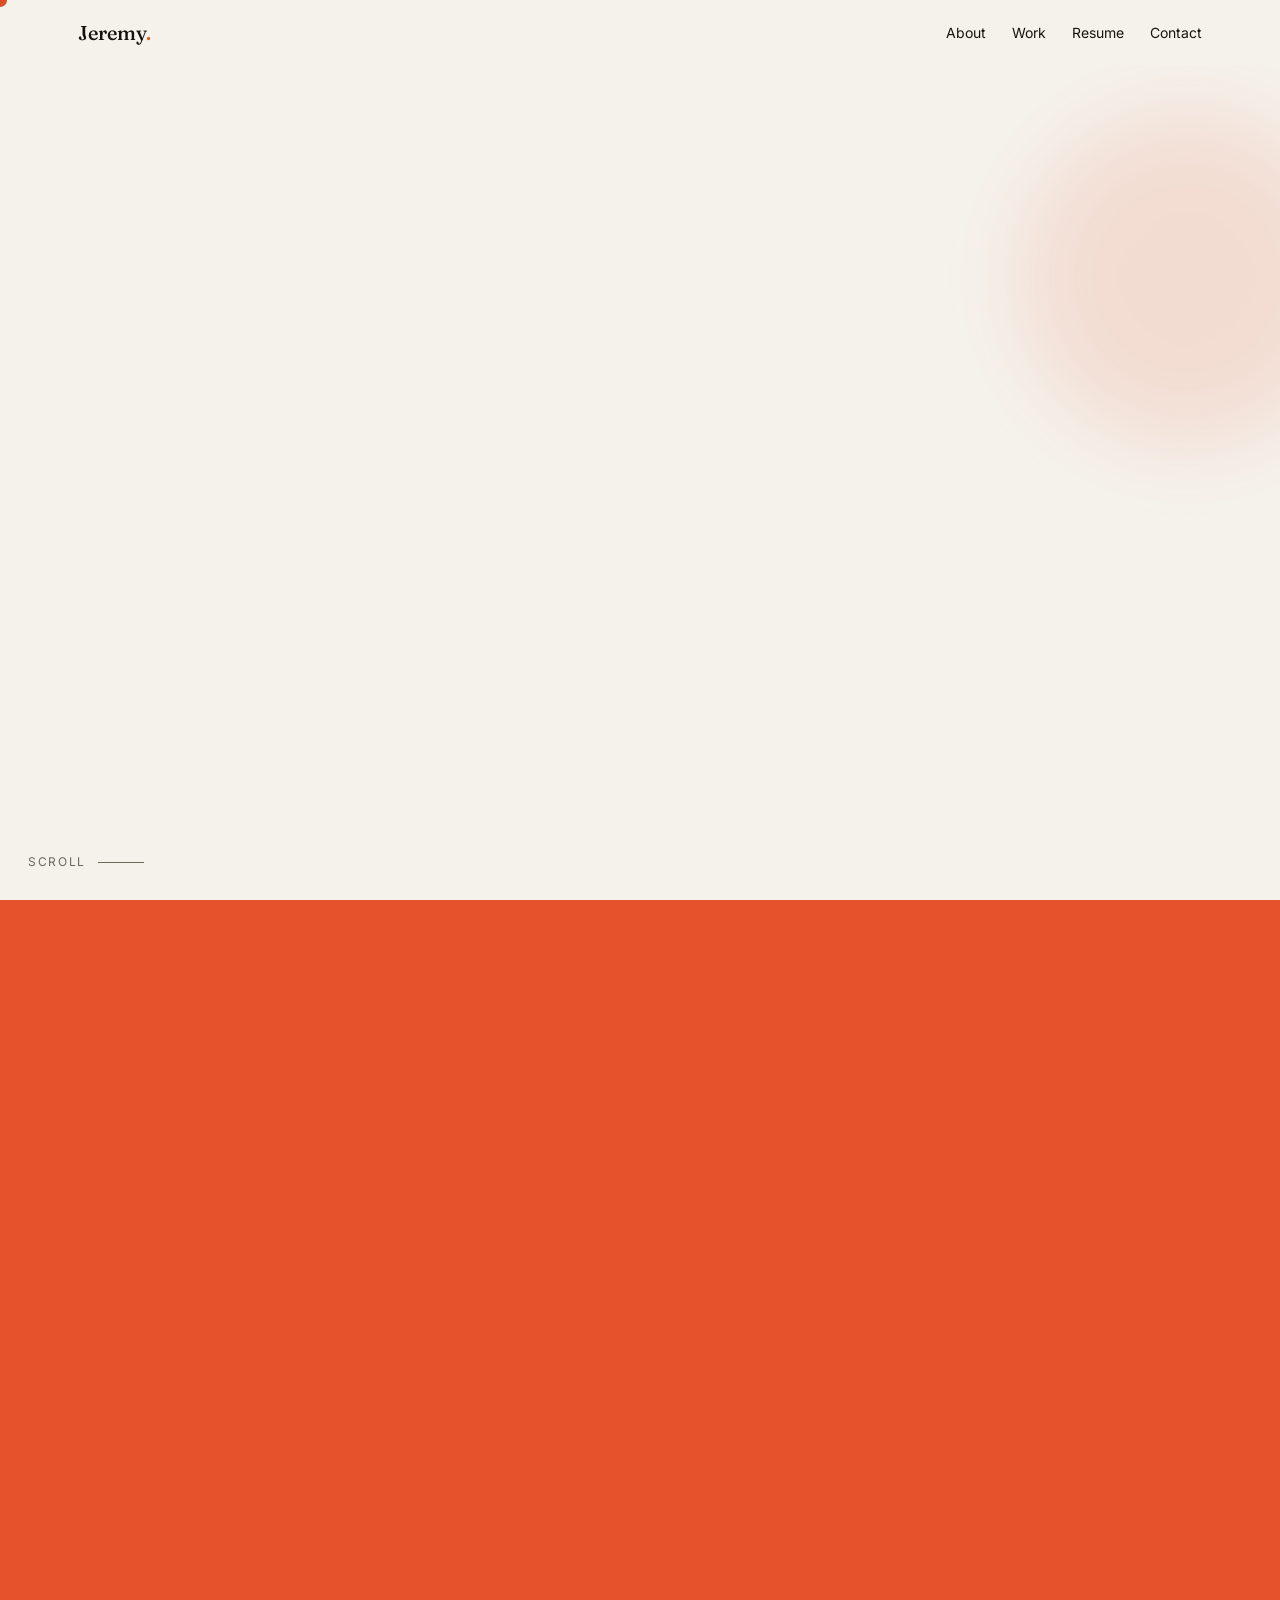
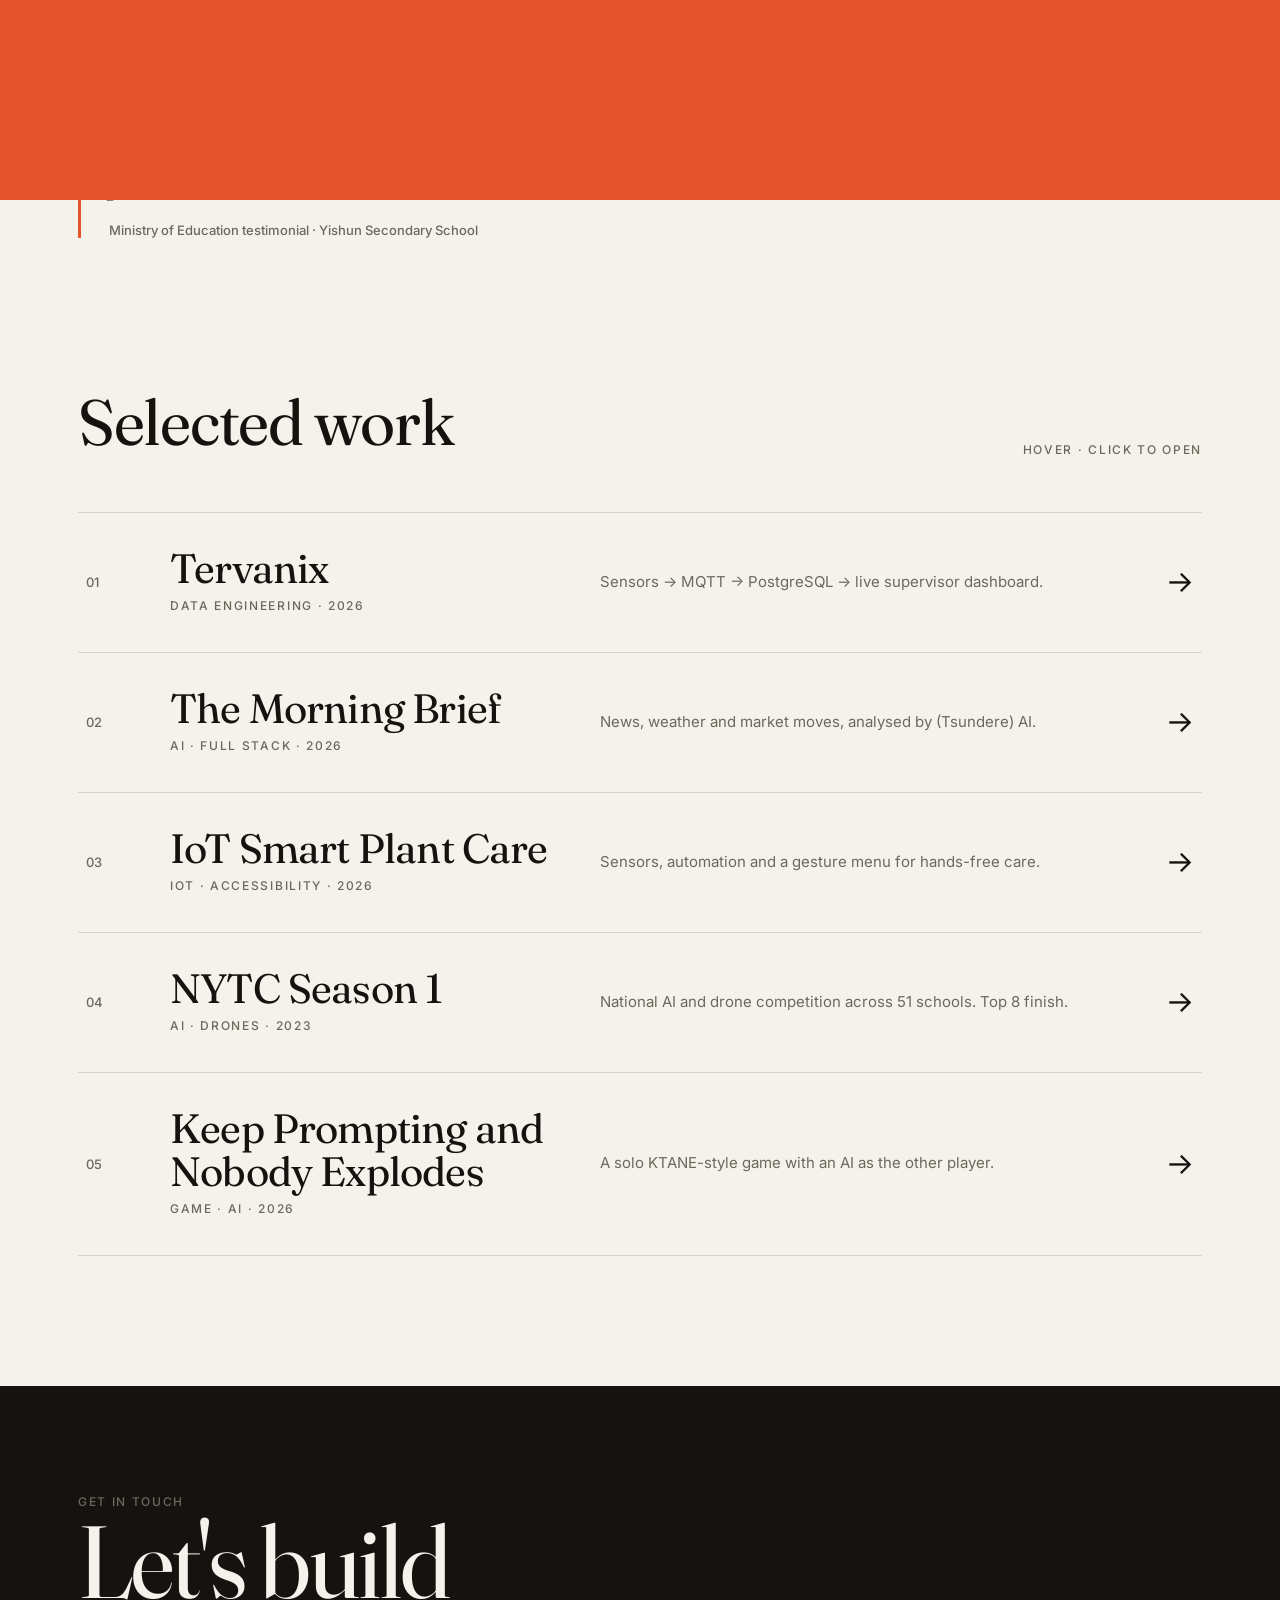
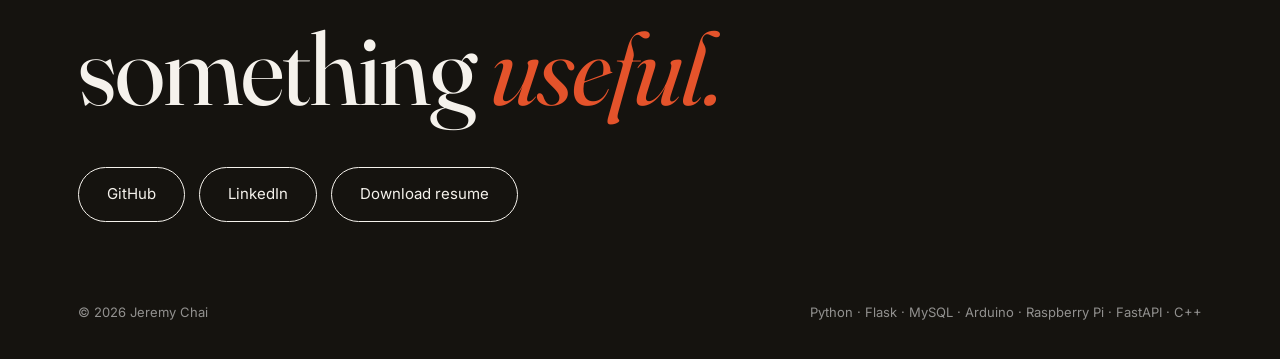
==== index.html @ 7f941098 "Added initial files" ====
<!DOCTYPE html>
<html lang="en">
<head>
<meta charset="utf-8">
<meta name="viewport" content="width=device-width,initial-scale=1">
<title>Jeremy Chai · AI & Data Engineering</title>
<meta name="description" content="Portfolio of Jeremy Chai, AI & Data Engineering student building practical IoT, AI and data-driven solutions.">
<link rel="preconnect" href="https://fonts.googleapis.com"><link rel="preconnect" href="https://fonts.gstatic.com" crossorigin>
<link href="https://fonts.googleapis.com/css2?family=Fraunces:ital,opsz,wght@0,9..144,300;0,9..144,400;1,9..144,300;1,9..144,400&family=Inter:wght@400;500&display=swap" rel="stylesheet">
<link rel="stylesheet" href="style.css">
</head>
<body>
<div class="loader"><div class="top"><span class="eyebrow" style="color:#ffffff99">Jeremy Chai</span><span class="eyebrow" style="color:#ffffff99">Portfolio · 2026</span></div>
<div><div class="big">00</div><div class="bar"><i></i></div></div></div>

<section class="hero">
  <div class="blob"></div>
  <div class="wrap">
    <div>
      <p class="eyebrow fade"><b>●</b> AI & Data Engineering student · Singapore</p>
      <h1 data-split>Building practical <em>IoT, AI</em> and data systems.</h1>
      <p class="lead fade">I combine hardware, software and data to solve real problems, with a soft spot for automation and accessible design.</p>
    </div>
    <div class="portrait fade"><img src="assets/profile.jpg" onerror="this.onerror=null;this.src='https://static.wixstatic.com/media/ed2347_9599bcc5b3e948519f14e6ebaff39400~mv2.jpg'" alt="Jeremy Chai"></div>
  </div>
  <span class="scroll">Scroll</span>
</section>

<div class="mq"><div><span>Python</span><span>✦</span><span>Flask</span><span>✦</span><span>FastAPI</span><span>✦</span><span>MySQL</span><span>✦</span><span>Arduino</span><span>✦</span><span>Raspberry Pi</span><span>✦</span><span>C++</span><span>✦</span><span>IoT</span><span>✦</span>
<span>Python</span><span>✦</span><span>Flask</span><span>✦</span><span>FastAPI</span><span>✦</span><span>MySQL</span><span>✦</span><span>Arduino</span><span>✦</span><span>Raspberry Pi</span><span>✦</span><span>C++</span><span>✦</span><span>IoT</span><span>✦</span></div></div>

<section id="about"><div class="wrap">
  <div class="about rv">
    <div><p class="eyebrow">About</p><h2 style="font-size:clamp(38px,5vw,68px);margin-top:16px">Hi, I'm Jeremy.</h2></div>
    <div>
      <p>I'm an AI & Data Engineering student passionate about IoT systems, automation, AI and accessible technology design.</p>
      <p>I enjoy building practical solutions that combine hardware, software and data: embedded systems, sensor automation, databases and web dashboards using Python, Flask / FastAPI, MySQL, Arduino and Raspberry Pi.</p>
      <p>I'm especially interested in intelligent systems and automation workflows, and in technology that is both functional and user-focused.</p>
      <div class="chips"><span>IoT</span><span>Automation</span><span>Applied AI</span><span>Data pipelines</span><span>Accessibility</span><span>Embedded</span></div>
    </div>
  </div>
  <blockquote class="rv">"...Jeremy is a highly motivated student who strives to excel in his academic pursuits. Despite achieving academic awards and recognition for his stellar results, Jeremy was not one who rested on his laurels and consistently worked to push himself further..."<cite>Ministry of Education testimonial · Yishun Secondary School</cite></blockquote>
</div></section>

<section id="work" style="padding-top:20px"><div class="wrap">
  <div class="sh rv"><h2>Selected work</h2><p class="eyebrow">Hover · Click to open</p></div>
  <div id="list"></div>
</div></section>

<script src="projects.js"></script>
<script src="app.js"></script>
</body>
</html>
---- style.css ----
:root{--bg:#f5f2ec;--ink:#15130f;--mut:#6d675c;--line:#d9d3c7;--acc:#e4532b;--serif:'Fraunces',Georgia,serif;--sans:'Inter',system-ui,sans-serif;--ease:cubic-bezier(.76,0,.24,1)}
*{box-sizing:border-box;margin:0;padding:0}
html{scroll-behavior:smooth}
body{background:var(--bg);color:var(--ink);font:400 17px/1.65 var(--sans);-webkit-font-smoothing:antialiased;overflow-x:hidden}
a{color:inherit;text-decoration:none}
img,video{max-width:100%;display:block}
ul{list-style:none}
::selection{background:var(--acc);color:#fff}
.wrap{max-width:1180px;margin:0 auto;padding:0 28px}
h1,h2,h3{font-family:var(--serif);font-weight:400;line-height:1.05;letter-spacing:-.02em}
.eyebrow{font:500 12px/1 var(--sans);letter-spacing:.14em;text-transform:uppercase;color:var(--mut)}
.eyebrow b{color:var(--acc);font-weight:500}

/* loader + curtain */
.loader{position:fixed;inset:0;z-index:100;background:var(--ink);color:var(--bg);display:flex;flex-direction:column;justify-content:space-between;padding:32px;transition:transform .9s var(--ease)}
.loader.done{transform:translateY(-100%)}
.loader .top{display:flex;justify-content:space-between}
.loader .big{font:300 clamp(80px,18vw,240px)/.9 var(--serif);letter-spacing:-.04em;font-variant-numeric:tabular-nums}
.loader .bar{height:2px;background:#ffffff22;margin-top:20px}
.loader .bar i{display:block;height:100%;width:0;background:var(--acc)}
.curtain{position:fixed;inset:0;z-index:90;background:var(--acc);transform:translateY(100%);transition:transform .6s var(--ease);pointer-events:none}
.curtain.cover{transform:translateY(0);pointer-events:all}
.curtain.leave{transform:translateY(-100%)}
.prog{position:fixed;top:0;left:0;height:3px;width:0;background:var(--acc);z-index:80}

/* cursor */
.cur{position:fixed;top:0;left:0;width:14px;height:14px;margin:-7px;border-radius:50%;background:var(--acc);z-index:95;pointer-events:none;mix-blend-mode:multiply;transition:width .25s,height .25s,margin .25s}
.cur.big{width:56px;height:56px;margin:-28px}

/* header */
header.nav{position:fixed;top:0;left:0;right:0;z-index:70;padding:18px 0;backdrop-filter:blur(14px);background:#f5f2eccc;border-bottom:1px solid transparent;transition:border-color .3s}
header.nav.sc{border-color:var(--line)}
header.nav .wrap{display:flex;justify-content:space-between;align-items:center}
.logo{font:500 20px var(--serif)}
.logo span{color:var(--acc)}
nav a{margin-left:26px;font-size:14px;position:relative}
nav a:after{content:"";position:absolute;left:0;bottom:-4px;height:1px;width:100%;background:var(--ink);transform:scaleX(0);transform-origin:right;transition:transform .35s var(--ease)}
nav a:hover:after{transform:scaleX(1);transform-origin:left}

/* hero */
.hero{min-height:100vh;display:flex;align-items:center;padding:120px 0 60px;position:relative}
.hero .wrap{display:grid;grid-template-columns:1.5fr 1fr;gap:56px;align-items:center;width:100%}
.hero h1{font-size:clamp(44px,7vw,96px);margin:22px 0 28px}
.hero h1 em{color:var(--acc);font-style:italic}
.w{display:inline-block;overflow:hidden;vertical-align:top;padding-bottom:.12em}
.w>span{display:inline-block;transform:translateY(110%);transition:transform 1s var(--ease)}
.go .w>span{transform:none}
.hero p.lead{max-width:480px;color:var(--mut);font-size:19px}
.fade{opacity:0;transform:translateY(18px);transition:opacity .9s .5s,transform .9s .5s var(--ease)}
.go .fade{opacity:1;transform:none}
.portrait{position:relative;aspect-ratio:4/5;border-radius:200px 200px 16px 16px;overflow:hidden;background:var(--line);transition:transform .2s ease-out;box-shadow:0 30px 60px -30px #0004}
.portrait img{width:100%;height:100%;object-fit:cover}
.blob{position:absolute;right:-6%;top:12%;width:340px;height:340px;border-radius:50%;background:var(--acc);opacity:.13;filter:blur(40px);animation:fl 9s ease-in-out infinite;z-index:-1}
@keyframes fl{50%{transform:translate(-40px,50px) scale(1.15)}}
.scroll{position:absolute;bottom:28px;left:28px;font-size:12px;letter-spacing:.14em;text-transform:uppercase;color:var(--mut)}
.scroll:after{content:"";display:inline-block;width:46px;height:1px;background:var(--mut);margin-left:12px;vertical-align:middle;animation:ln 2s infinite}
@keyframes ln{50%{width:20px}}

/* marquee */
.mq{overflow:hidden;border-block:1px solid var(--line);padding:18px 0;background:var(--ink);color:var(--bg)}
.mq div{display:flex;gap:48px;width:max-content;animation:mq 28s linear infinite;font:italic 300 28px var(--serif);white-space:nowrap}
.mq:hover div{animation-play-state:paused}
@keyframes mq{to{transform:translateX(-50%)}}

/* sections */
section{padding:130px 0}
.rv{opacity:0;transform:translateY(40px);transition:opacity .9s,transform .9s var(--ease)}
.rv.in{opacity:1;transform:none}
.sh{display:flex;justify-content:space-between;align-items:end;margin-bottom:56px;gap:20px}
.sh h2{font-size:clamp(38px,5vw,68px)}
.about{display:grid;grid-template-columns:1fr 1.4fr;gap:60px}
.about p{font-size:20px;margin-bottom:20px}
.chips{display:flex;flex-wrap:wrap;gap:10px;margin-top:28px}
.chips span{border:1px solid var(--line);padding:7px 16px;border-radius:99px;font-size:14px;transition:.3s}
.chips span:hover{background:var(--ink);color:var(--bg);transform:translateY(-3px)}
blockquote{margin-top:70px;padding-left:28px;border-left:3px solid var(--acc);font:italic 300 clamp(22px,2.6vw,32px)/1.4 var(--serif)}
blockquote cite{display:block;margin-top:18px;font:500 13px var(--sans);font-style:normal;color:var(--mut)}

/* project list */
.row{display:grid;grid-template-columns:60px 1.2fr 1.6fr auto;gap:24px;align-items:center;padding:34px 8px;border-top:1px solid var(--line);position:relative;transition:padding .45s var(--ease),background .3s}
.row:last-child{border-bottom:1px solid var(--line)}
.row:hover{padding-left:28px;background:#ece7dc}
.row .n{font:500 13px var(--sans);color:var(--mut)}
.row h3{font-size:clamp(26px,3.2vw,44px)}
.row p{color:var(--mut);font-size:15px}
.row .ar{font-size:30px;transition:transform .4s var(--ease),color .3s}
.row:hover .ar{transform:translate(6px,-6px) rotate(-45deg);color:var(--acc)}
.row .th{display:none}
.pv{position:fixed;top:0;left:0;width:340px;aspect-ratio:4/3;z-index:60;pointer-events:none;border-radius:10px;overflow:hidden;opacity:0;transform:scale(.7);transition:opacity .3s,scale .3s;box-shadow:0 30px 60px -20px #0006}
.pv.on{opacity:1}
.pv img{width:100%;height:100%;object-fit:cover}

/* footer */
footer{background:var(--ink);color:var(--bg);padding:110px 0 36px}
footer h2{font-size:clamp(44px,8vw,120px);margin-bottom:44px}
footer h2 em{color:var(--acc)}
.links{display:flex;flex-wrap:wrap;gap:14px}
.btn{display:inline-block;padding:14px 28px;border:1px solid currentColor;border-radius:99px;font-size:15px;transition:background .3s,color .3s,transform .2s}
.btn:hover{background:var(--bg);color:var(--ink)}
.btn.dk:hover{background:var(--ink);color:var(--bg)}
.fine{margin-top:80px;display:flex;justify-content:space-between;font-size:13px;color:#ffffff88}

/* project page */
.ph{padding:150px 0 50px}
.ph h1{font-size:clamp(44px,7.5vw,108px);margin:20px 0 22px;max-width:15ch}
.ph .sub{font-size:22px;color:var(--mut);max-width:640px}
.meta{display:grid;grid-template-columns:repeat(auto-fit,minmax(200px,1fr));gap:30px;padding:34px 0;margin:46px 0;border-block:1px solid var(--line)}
.meta dt{font:500 12px var(--sans);letter-spacing:.14em;text-transform:uppercase;color:var(--mut);margin-bottom:6px}
.meta dd{font-size:15px;line-height:1.5}
.hero-img{border-radius:14px;overflow:hidden;aspect-ratio:16/9;background:var(--line)}
.hero-img img{width:100%;height:100%;object-fit:cover}
.body{display:grid;grid-template-columns:200px 1fr;gap:40px 70px;padding:90px 0 20px}
.body h2{font-size:26px;position:sticky;top:100px;align-self:start}
.body .t p{margin-bottom:16px;max-width:680px}
.body .t li{padding:6px 0 6px 22px;position:relative;max-width:680px}
.body .t li:before{content:"";position:absolute;left:0;top:17px;width:8px;height:1px;background:var(--acc);box-shadow:0 0 0 1px var(--acc)}
.gal{display:grid;grid-template-columns:repeat(auto-fill,minmax(300px,1fr));gap:18px;margin-top:30px}
.gal figure{cursor:zoom-in;overflow:hidden;border-radius:10px;background:var(--line)}
.gal img{width:100%;aspect-ratio:16/10;object-fit:cover;transition:transform .7s var(--ease)}
.gal figure:hover img{transform:scale(1.06)}
.gal figcaption{padding:10px 14px;font-size:13px;color:var(--mut);background:var(--bg)}
.vids{display:grid;gap:26px;margin-top:30px}
.vids iframe,.vids video{width:100%;aspect-ratio:16/9;border:0;border-radius:12px;background:#000}
.vids p{font-size:14px;color:var(--mut);margin-top:8px}
.next{display:block;padding:110px 0;border-top:1px solid var(--line);margin-top:90px}
.next h2{font-size:clamp(40px,7vw,100px);transition:transform .5s var(--ease),color .3s}
.next:hover h2{transform:translateX(24px);color:var(--acc)}
.lb{position:fixed;inset:0;z-index:98;background:#15130fee;display:none;align-items:center;justify-content:center;flex-direction:column;padding:30px;cursor:zoom-out}
.lb.on{display:flex}
.lb img{max-height:80vh;border-radius:8px;animation:zi .4s var(--ease)}
.lb p{color:#fff;margin-top:14px;font-size:14px}
@keyframes zi{from{opacity:0;transform:scale(.92)}}

@media(max-width:820px){
.hero .wrap,.about,.body{grid-template-columns:1fr}
.portrait{max-width:300px}
.row{grid-template-columns:1fr auto;gap:10px}.row .n,.row p{display:none}
.row .th{display:block;grid-column:1/-1;border-radius:8px;aspect-ratio:16/9;object-fit:cover;width:100%}
.body h2{position:static}nav a{margin-left:16px}.sh{display:block}
}
@media(hover:none){.cur,.pv{display:none}}
@media(prefers-reduced-motion:reduce){*{animation:none!important;transition-duration:.01s!important}.w>span{transform:none}.fade,.rv{opacity:1;transform:none}}
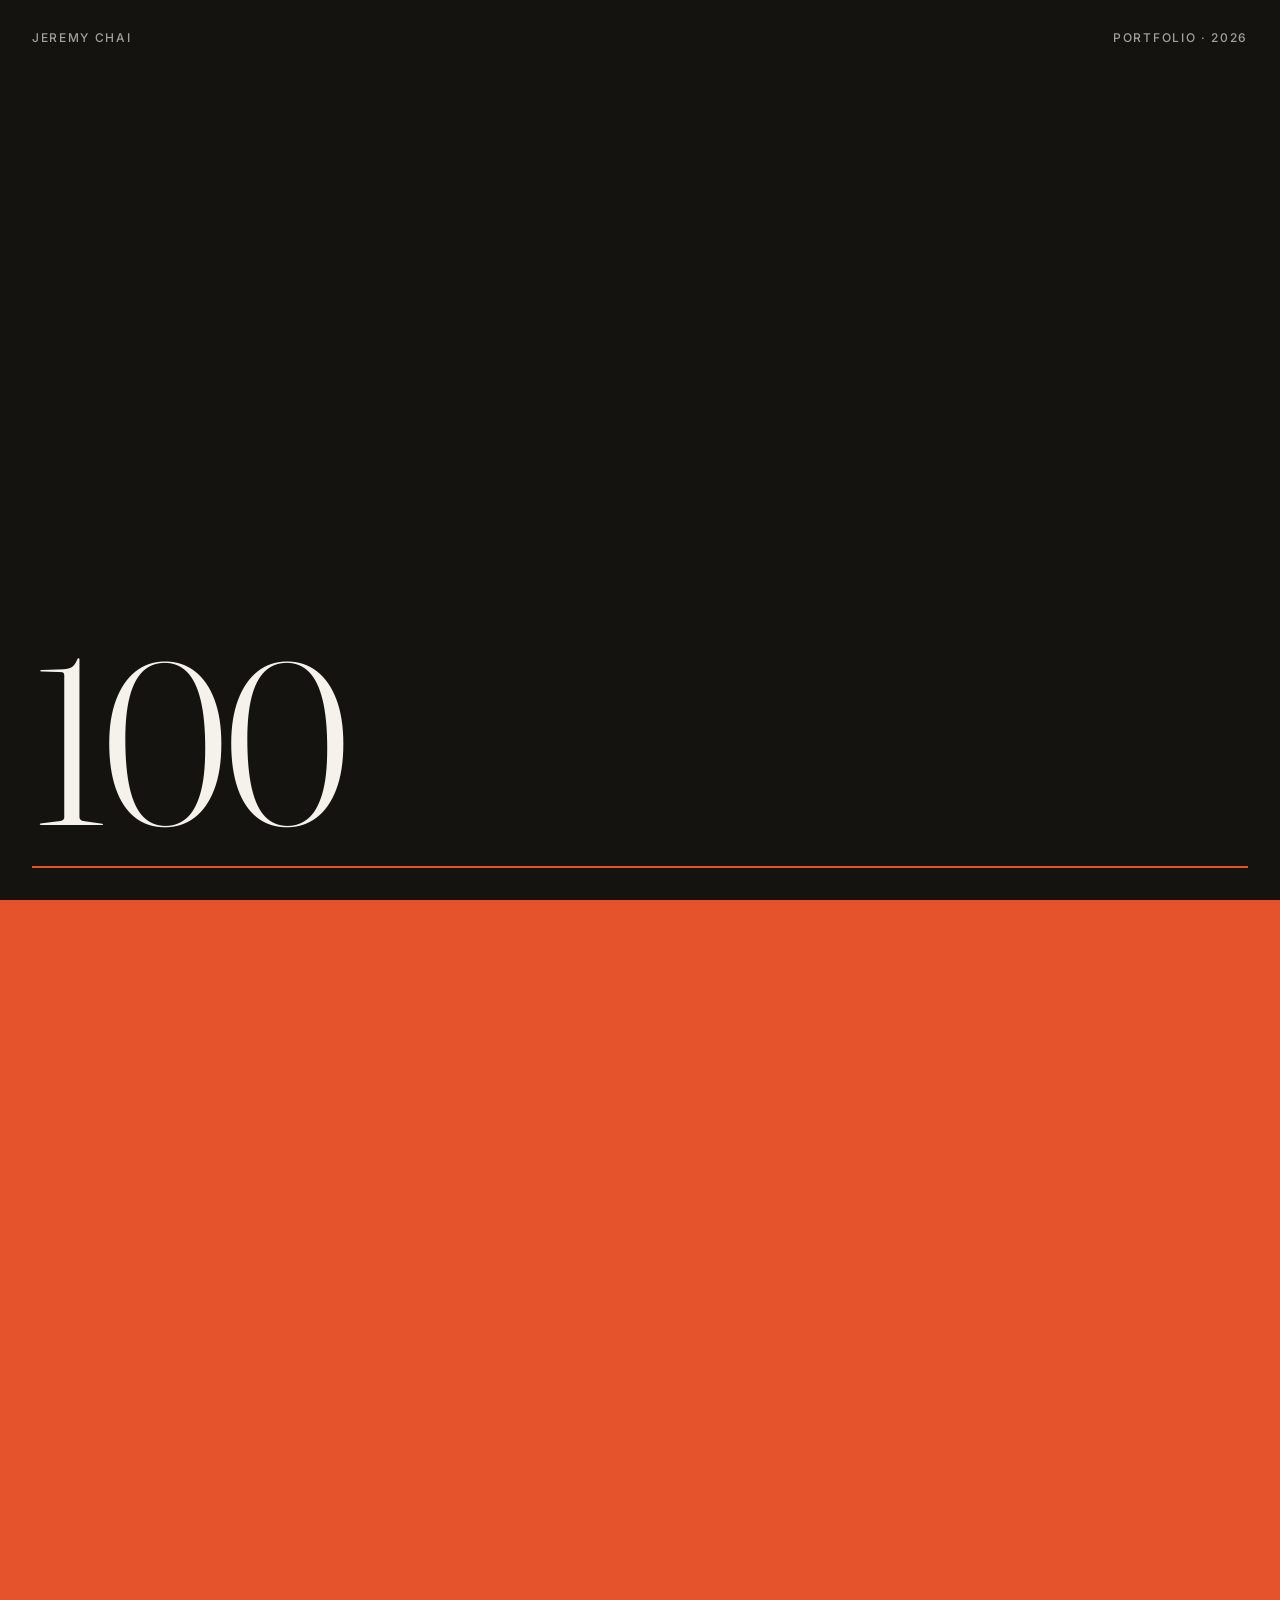
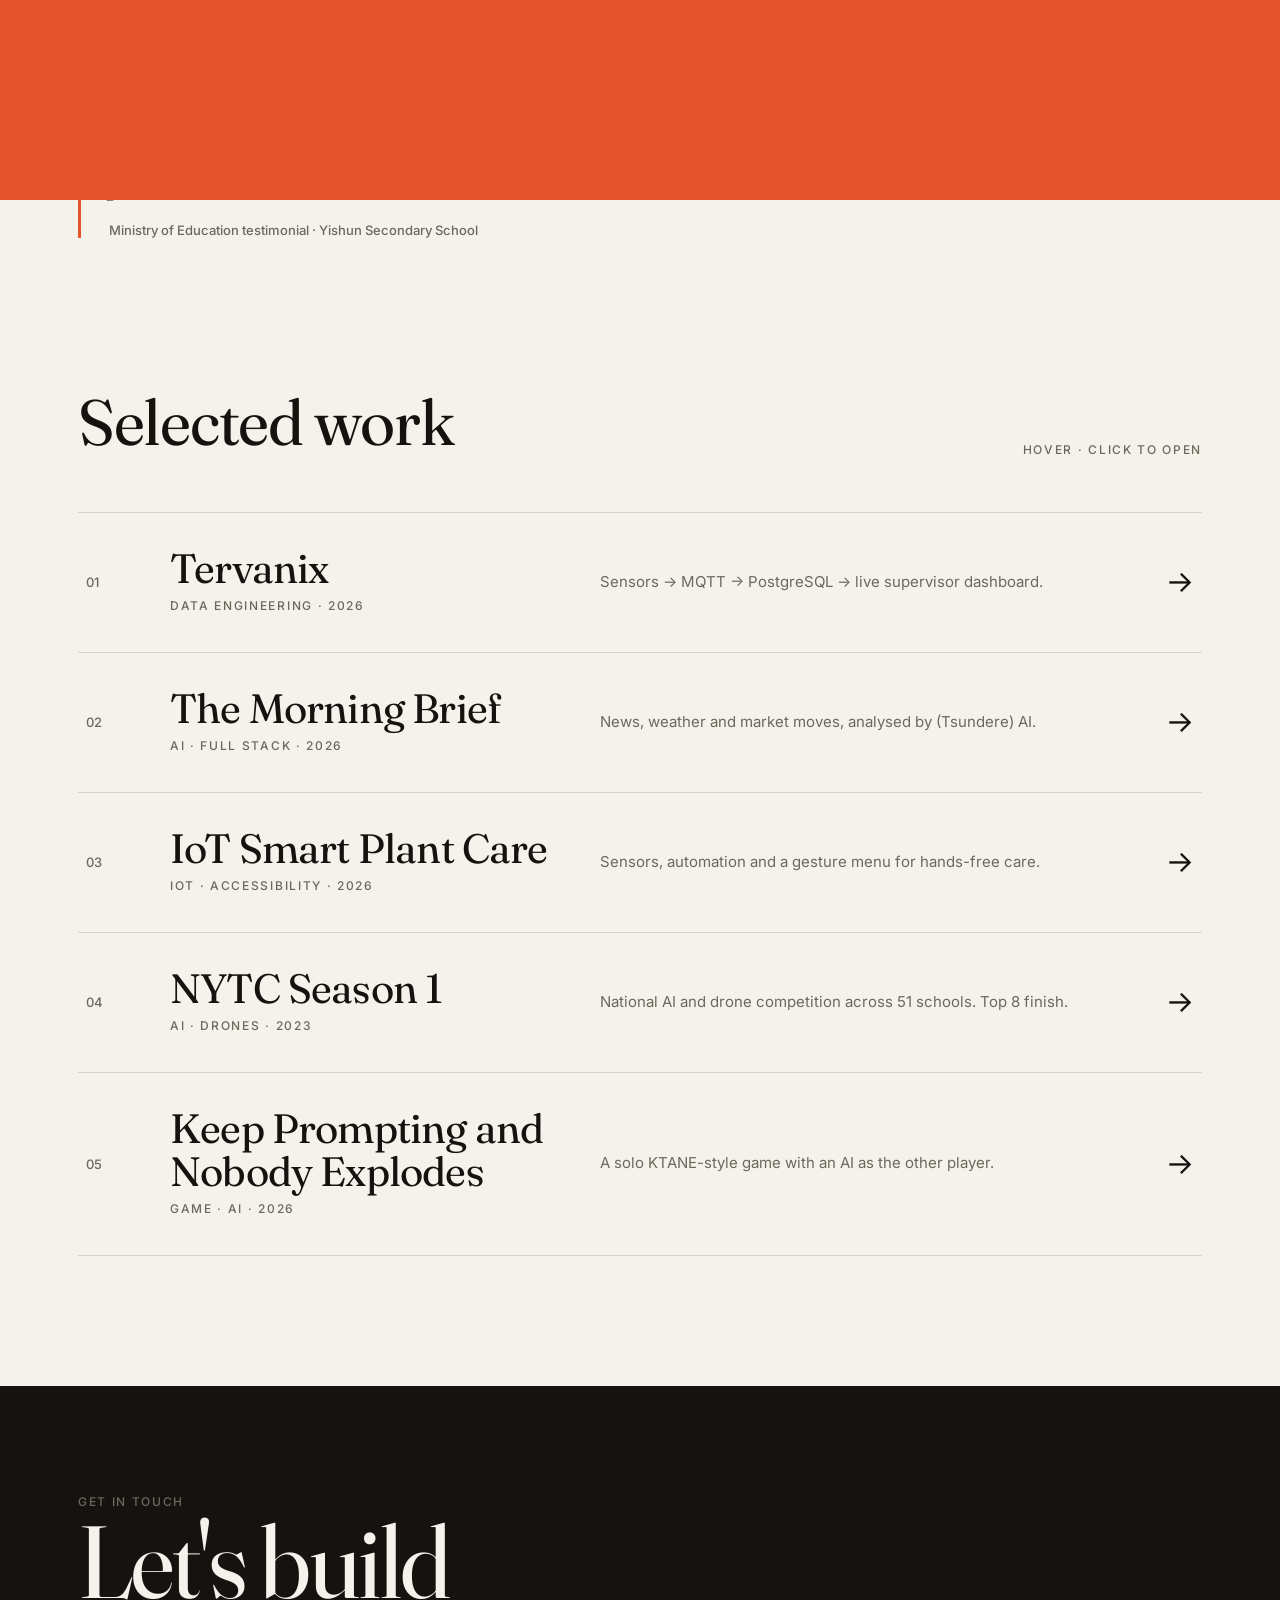
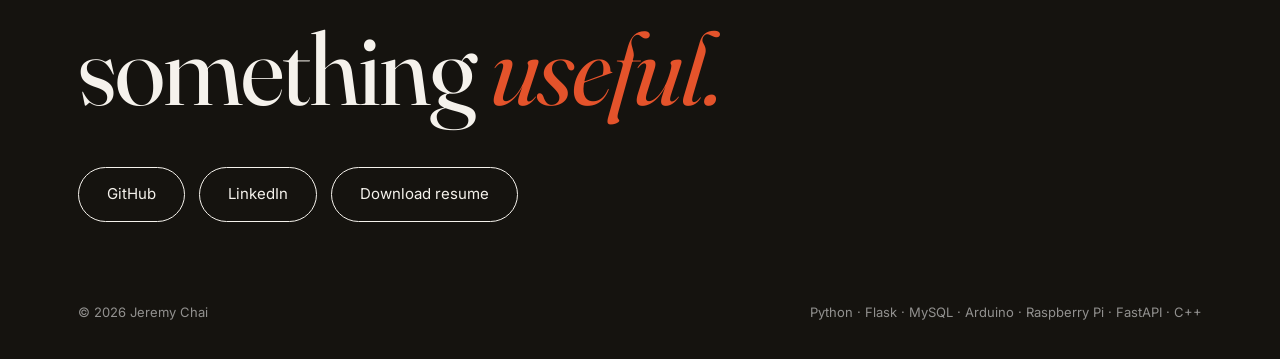
==== commit c1cddf26: "visual fixes" ====
--- a/index.html
+++ b/index.html
@@ -5,6 +5,7 @@
 <meta name="viewport" content="width=device-width,initial-scale=1">
 <title>Jeremy Chai · AI & Data Engineering</title>
 <meta name="description" content="Portfolio of Jeremy Chai, AI & Data Engineering student building practical IoT, AI and data-driven solutions.">
+<script>try{document.documentElement.classList.add(sessionStorage.seen?"rt":"first")}catch(e){}</script>
 <link rel="preconnect" href="https://fonts.googleapis.com"><link rel="preconnect" href="https://fonts.gstatic.com" crossorigin>
 <link href="https://fonts.googleapis.com/css2?family=Fraunces:ital,opsz,wght@0,9..144,300;0,9..144,400;1,9..144,300;1,9..144,400&family=Inter:wght@400;500&display=swap" rel="stylesheet">
 <link rel="stylesheet" href="style.css">
--- a/style.css
+++ b/style.css
@@ -18,9 +18,14 @@
 .loader .big{font:300 clamp(80px,18vw,240px)/.9 var(--serif);letter-spacing:-.04em;font-variant-numeric:tabular-nums}
 .loader .bar{height:2px;background:#ffffff22;margin-top:20px}
 .loader .bar i{display:block;height:100%;width:0;background:var(--acc)}
+.loader{display:none}
+.first .loader{display:flex}
+
 .curtain{position:fixed;inset:0;z-index:90;background:var(--acc);transform:translateY(100%);transition:transform .6s var(--ease);pointer-events:none}
 .curtain.cover{transform:translateY(0);pointer-events:all}
 .curtain.leave{transform:translateY(-100%)}
+/* returning visitors: curtain is already covering the page on first paint */
+.rt .curtain:not(.leave){transform:none;transition:none}
 .prog{position:fixed;top:0;left:0;height:3px;width:0;background:var(--acc);z-index:80}
 
 /* cursor */
